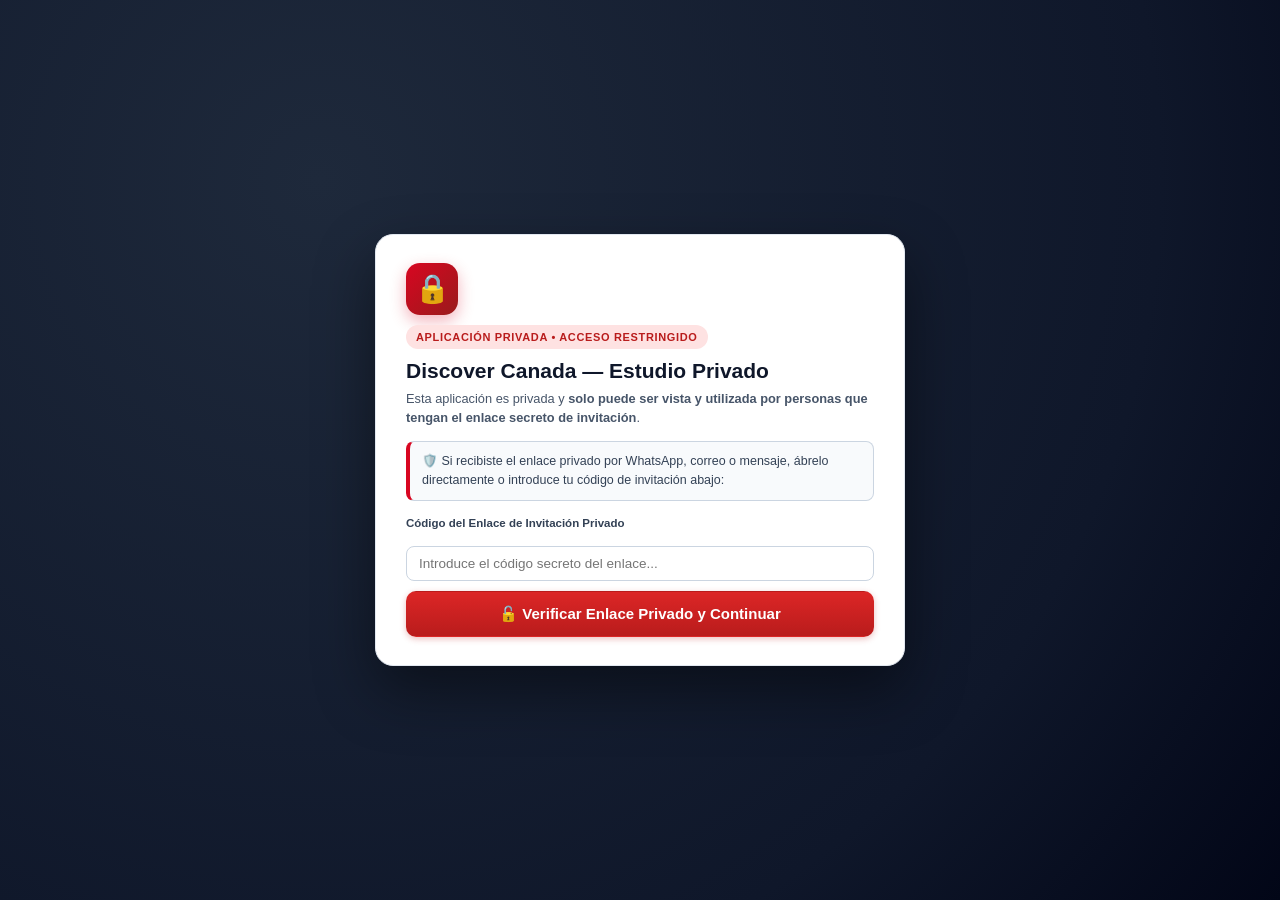
==== src/index.html @ 47d23ea8 "Deploy Discover Canada Prep (IRCC Exam + Trick Mode + Private Gmail Auth Gate)" ====
<!DOCTYPE html>
<html lang="en">
<head>
  <meta charset="UTF-8" />
  <meta name="viewport" content="width=device-width, initial-scale=1.0" />
  <meta name="robots" content="noindex, nofollow, noarchive" />
  <title>Discover Canada Prep — Official Citizenship Exam &amp; Gamified Study Studio</title>
  <link rel="stylesheet" href="styles.css" />
  <script src="https://accounts.google.com/gsi/client" async defer></script>
</head>
<body>
  <!-- Private Invitation Link & Gmail / Password Authentication Gate -->
  <div id="auth-gate-overlay" class="auth-gate-overlay" style="display: none;"></div>

  <div class="app-shell">
    <!-- Left Sidebar Navigation -->
    <aside class="sidebar">
      <div class="brand-header">
        <div class="brand-logo" aria-hidden="true">🍁</div>
        <div class="brand-titles">
          <h1>Discover Canada</h1>
          <span class="brand-subtitle">Citizenship Exam Studio</span>
        </div>
      </div>

      <!-- User Rank & Gamification Mini-Card -->
      <div class="rank-card" id="sidebar-rank-card">
        <div class="rank-top">
          <span class="rank-badge-icon" id="ui-rank-icon">🧭</span>
          <div class="rank-info">
            <div class="rank-level" id="ui-rank-level">LEVEL 1</div>
            <div class="rank-title" id="ui-rank-title">Newcomer Explorer</div>
          </div>
        </div>
        <div class="xp-bar-wrap" title="Experience Points toward next Citizenship Rank">
          <div class="xp-bar-fill" id="ui-xp-fill" style="width: 0%"></div>
        </div>
        <div class="xp-meta">
          <span id="ui-xp-text">0 XP</span>
          <span id="ui-xp-next">Next: 250 XP</span>
        </div>
        <div class="streak-row">
          <span class="streak-pill" title="Daily Study Streak">🔥 <strong id="ui-streak-days">1</strong>d Streak</span>
          <span class="streak-pill" title="Best Consecutive Correct Answers">⚡ <strong id="ui-best-combo">0</strong>x Best</span>
        </div>
      </div>

      <!-- Primary Navigation -->
      <nav class="main-nav" aria-label="Main Navigation">
        <button class="nav-btn active" data-tab="exam" id="nav-btn-exam">
          <span class="nav-icon">🏛️</span>
          <span class="nav-label">20-Question Exam</span>
          <span class="nav-badge" id="nav-badge-pass">15/20</span>
        </button>
        <button class="nav-btn" data-tab="study" id="nav-btn-study">
          <span class="nav-icon">🎮</span>
          <span class="nav-label">Gamified Study Lab</span>
          <span class="nav-badge nav-badge-gold">XP</span>
        </button>
        <button class="nav-btn" data-tab="analytics" id="nav-btn-analytics">
          <span class="nav-icon">📊</span>
          <span class="nav-label">Progress &amp; Weak Areas</span>
          <span class="nav-badge nav-badge-alert" id="nav-badge-weak" style="display:none">0</span>
        </button>
        <button class="nav-btn" data-tab="pdf" id="nav-btn-pdf">
          <span class="nav-icon">🗺️</span>
          <span class="nav-label">Maps, Charts &amp; PDFs</span>
        </button>
        <button class="nav-btn" data-tab="profile" id="nav-btn-profile">
          <span class="nav-icon">🏆</span>
          <span class="nav-label">Badges &amp; Mac Sync</span>
        </button>
      </nav>

      <!-- Sidebar Footer Controls -->
      <div class="sidebar-footer">
        <div class="active-user-pill" id="ui-active-user-pill" title="Active Authenticated Account">
          🟢 <span id="ui-active-user-email">dfvalen0223@gmail.com</span>
        </div>
        <button class="footer-action-btn" id="btn-copy-private-link" title="Copy Private Invitation Link (?key=...) to share">
          🔗 Copiar Enlace Privado
        </button>
        <button class="footer-action-btn" id="btn-toggle-sound" title="Toggle Sound Effects">
          🔊 Sound FX: ON
        </button>
        <button class="footer-action-btn" id="btn-quick-export" title="Export Progress JSON to move between Macs">
          📤 Export Mac Progress
        </button>
        <button class="footer-action-btn" id="btn-logout-user" title="Sign out or switch Gmail account">
          🚪 Cerrar Sesión / Cambiar Cuenta
        </button>
      </div>
    </aside>

    <!-- Main Content Viewport -->
    <main class="main-viewport">
      <!-- Top Status Header -->
      <header class="topbar">
        <div class="topbar-left">
          <h2 id="topbar-title">Official 20-Question Citizenship Exam Simulator</h2>
          <p id="topbar-subtitle">English Multiple-Choice • Pass Criterion: 15 / 20 (75%) • Dynamic Anti-Memorization Engine</p>
        </div>
        <div class="topbar-right">
          <div class="readiness-chip" id="topbar-readiness-chip">
            <span class="readiness-dot" id="topbar-readiness-dot"></span>
            <span>Readiness: <strong id="topbar-readiness-pct">0%</strong></span>
          </div>
          <button class="btn btn-secondary btn-sm" id="btn-start-quick-weakness" title="Launch a 20-question exam targeting your weak areas">
            🎯 Reinforce Weak Areas
          </button>
        </div>
      </header>

      <!-- ================================================================= -->
      <!-- TAB 1: 20-QUESTION EXAM SIMULATOR                                 -->
      <!-- ================================================================= -->
      <section class="tab-panel active" id="tab-exam">
        <!-- Exam Launchpad View -->
        <div id="exam-launchpad" class="view-container">
          <div class="hero-banner">
            <div class="hero-content">
              <div class="hero-eyebrow">OFFICIAL DISCOVER CANADA STANDARD • ENGLISH</div>
              <h3>Intelligent 20-Question Citizenship Exam</h3>
              <p>
                Every exam dynamically samples across <strong>all 11 chapters</strong> of the attached <em>Discover Canada</em> study guides, includes <strong>maps, government charts, and historical graphics</strong>, rotates question phrasings, and shuffles distractors so you build genuine mastery instead of memorizing answers.
              </p>
              <div class="hero-specs">
                <div class="spec-pill">✅ <strong>15 / 20 (75%)</strong> Required to Pass</div>
                <div class="spec-pill">⏱️ <strong>30 Min (Online IRCC)</strong> / 45 Min</div>
                <div class="spec-pill">💡 <strong>Truco "Más Texto = Correcta"</strong> Activo</div>
                <div class="spec-pill">🗺️ <strong>Maps, Tables &amp; Diagrams</strong> Included</div>
              </div>
            </div>
            <div class="hero-cta-box">
              <div class="trick-selector-box">
                <label class="trick-select-label" for="sel-option-length-mode">
                  🎯 Formato de Opciones del Examen (Truco de Selección):
                </label>
                <select id="sel-option-length-mode" class="trick-select-input">
                  <option value="longest_correct" selected>💡 Modo Truco Activo: La respuesta correcta SIEMPRE tiene más texto (100%)</option>
                  <option value="balanced_ircc">🛡️ Modo Sin Truco: Opciones cortas de igual longitud (Estándar IRCC)</option>
                </select>
              </div>
              <label class="tutor-toggle-label">
                <input type="checkbox" id="chk-instant-feedback" />
                <span>Instant Explanation Mode (Show answer &amp; PDF page right after each click)</span>
              </label>
              <button class="btn btn-primary btn-lg" id="btn-launch-standard-exam">
                🍁 Start Official 20-Question Exam
              </button>
            </div>
          </div>

          <!-- Exam Mode Cards Grid -->
          <div class="cards-grid-3">
            <div class="mode-card">
              <div class="mode-card-header">
                <span class="mode-icon">🏛️</span>
                <span class="mode-tag">All 11 Chapters + Visuals</span>
              </div>
              <h4>Standard Adaptive Exam (20 Qs)</h4>
              <p>Stratified coverage across every section of both books plus at least 5 map, chart, and table questions. Adapts dynamically to your learning profile.</p>
              <button class="btn btn-primary btn-full" data-exam-mode="adaptive">
                Generate Fresh 20-Question Exam
              </button>
            </div>

            <div class="mode-card">
              <div class="mode-card-header">
                <span class="mode-icon">🎯</span>
                <span class="mode-tag mode-tag-amber">Smart Weakness Targeting</span>
              </div>
              <h4>Targeted Reinforcement Exam (20 Qs)</h4>
              <p>Prioritizes concepts from your Mistake Vault and chapters below 75% accuracy, using rotated question stems so you truly understand the material.</p>
              <button class="btn btn-amber btn-full" data-exam-mode="weakness">
                Start Weakness Reinforcement Exam
              </button>
            </div>

            <div class="mode-card">
              <div class="mode-card-header">
                <span class="mode-icon">🗺️</span>
                <span class="mode-tag mode-tag-blue">Maps, Charts &amp; Graphics</span>
              </div>
              <h4>Visual Maps &amp; Diagrams Exam (20 Qs)</h4>
              <p>Intensive exam focusing heavily on the Map of Canada, Regions &amp; Capitals table, System of Government chart, Legislative Process, and PDF photos.</p>
              <button class="btn btn-secondary btn-full" data-exam-mode="visual_focus">
                Start Visual &amp; Map Focus Exam
              </button>
            </div>
          </div>

          <!-- Anti-Memorization & Adaptive Engine Status Strip -->
          <div class="info-strip">
            <div>
              <strong>🔄 Anti-Memorization Guarantee:</strong>
              <span id="ui-bank-stats-text">131 official concepts • 393 rotating English question stems • 43 visual map/chart items • Dynamic distractor sampling</span>
            </div>
            <div class="info-strip-right">
              <span>Last Exam Cooldown Active: <strong id="ui-cooldown-count">0</strong> items rotated</span>
            </div>
          </div>
        </div>

        <!-- Active Exam Runner View -->
        <div id="exam-runner" class="view-container" style="display: none;">
          <div class="exam-topbar">
            <div class="exam-meta-left">
              <span class="exam-mode-badge" id="exam-active-mode-badge">Official Adaptive Exam</span>
              <span class="exam-progress-label">Question <strong id="exam-q-curr">1</strong> of <strong id="exam-q-total">20</strong></span>
              <span class="exam-pass-target">Pass Criterion: <strong>15 / 20 (75%)</strong></span>
            </div>
            <div class="exam-meta-right">
              <div class="timer-pill" id="exam-timer-pill">
                ⏱️ <span id="exam-timer-display">45:00</span>
              </div>
              <button class="btn btn-outline btn-sm" id="btn-exam-speak" title="Read Question and Options aloud in English">
                🔊 Read in English
              </button>
              <button class="btn btn-outline btn-sm" id="btn-exam-flag" title="Flag this question for review before submitting">
                🚩 Flag
              </button>
              <button class="btn btn-danger btn-sm" id="btn-exam-abort">
                ✕ Exit Exam
              </button>
            </div>
          </div>

          <!-- 20-Question Number Strip -->
          <div class="question-strip" id="exam-question-strip" role="navigation" aria-label="Exam Questions"></div>

          <!-- Main Question Card -->
          <div class="exam-question-card">
            <div class="question-card-header">
              <div class="chapter-pill" id="exam-q-chapter-pill">🍁 Chapter 1</div>
              <div class="adaptive-reason-pill" id="exam-q-reason-pill" title="Why the intelligent engine selected this question">
                🧠 Adaptive Selection
              </div>
            </div>

            <div class="question-topic-line" id="exam-q-topic">Topic</div>
            <h3 class="question-stem-text" id="exam-q-stem">Question text loads here...</h3>

            <!-- Visual Map / Chart / Figure Container (shown when question has a visual/map/chart) -->
            <div class="question-visual-box" id="exam-q-visual-box" style="display: none;">
              <div class="visual-content-split" id="exam-q-visual-content"></div>
              <div class="visual-caption-bar">
                <span id="exam-q-visual-caption">Official Figure from Discover Canada</span>
                <button class="btn-link" id="btn-zoom-exam-visual">🔍 Enlarge Image</button>
              </div>
            </div>

            <!-- Multiple Choice Options (A, B, C, D) -->
            <div class="options-list" id="exam-options-list" role="radiogroup" aria-label="Answer Options"></div>

            <!-- Instant Tutor Explanation Box (if enabled or after answer) -->
            <div class="instant-feedback-box" id="exam-instant-feedback" style="display: none;"></div>

            <!-- Bottom Navigation Bar -->
            <div class="exam-bottom-nav">
              <button class="btn btn-secondary" id="btn-exam-prev">← Previous</button>
              <div class="exam-answered-counter">
                Answered: <strong id="exam-answered-count">0</strong> / <span id="exam-answered-total">20</span>
              </div>
              <div class="exam-nav-right">
                <button class="btn btn-primary" id="btn-exam-next">Next Question →</button>
                <button class="btn btn-success" id="btn-exam-submit" style="display: none;">
                  ✅ Submit &amp; Grade Exam
                </button>
              </div>
            </div>
          </div>
        </div>

        <!-- Exam Results & Diagnostic View -->
        <div id="exam-results" class="view-container" style="display: none;"></div>
      </section>

      <!-- ================================================================= -->
      <!-- TAB 2: GAMIFIED STUDY LAB                                         -->
      <!-- ================================================================= -->
      <section class="tab-panel" id="tab-study">
        <div class="study-subnav">
          <button class="study-tab-btn active" data-study-mode="trail" id="study-btn-trail">
            🛶 1. Canada Expedition Trail (11 Chapters)
          </button>
          <button class="study-tab-btn" data-study-mode="flashcards" id="study-btn-flashcards">
            🧠 2. 3D Spaced-Repetition Flashcards
          </button>
          <button class="study-tab-btn" data-study-mode="mapgame" id="study-btn-mapgame">
            🗺️ 3. Interactive Map &amp; Civics Challenge
          </button>
          <button class="study-tab-btn" data-study-mode="blitz" id="study-btn-blitz">
            ⚡ 4. Maple Blitz (60s Arcade)
          </button>
        </div>

        <!-- Study Mode 1: Expedition Trail -->
        <div class="study-mode-panel active" id="study-panel-trail"></div>

        <!-- Study Mode 2: 3D Spaced-Repetition Flashcards -->
        <div class="study-mode-panel" id="study-panel-flashcards" style="display: none;"></div>

        <!-- Study Mode 3: Interactive Map & Civics Challenge -->
        <div class="study-mode-panel" id="study-panel-mapgame" style="display: none;"></div>

        <!-- Study Mode 4: 60s Maple Blitz -->
        <div class="study-mode-panel" id="study-panel-blitz" style="display: none;"></div>
      </section>

      <!-- ================================================================= -->
      <!-- TAB 3: PROGRESS ANALYTICS & WEAK AREAS                            -->
      <!-- ================================================================= -->
      <section class="tab-panel" id="tab-analytics">
        <div id="analytics-container" class="view-container"></div>
      </section>

      <!-- ================================================================= -->
      <!-- TAB 4: MAPS, CHARTS & OFFICIAL PDF EXPLORER                       -->
      <!-- ================================================================= -->
      <section class="tab-panel" id="tab-pdf">
        <div id="pdf-explorer-container" class="view-container"></div>
      </section>

      <!-- ================================================================= -->
      <!-- TAB 5: ACHIEVEMENTS & MAC-TO-MAC PORTABILITY                      -->
      <!-- ================================================================= -->
      <section class="tab-panel" id="tab-profile">
        <div id="profile-container" class="view-container"></div>
      </section>
    </main>
  </div>

  <!-- Image / PDF Figure Zoom Lightbox Modal -->
  <div class="modal-backdrop" id="lightbox-modal" style="display: none;">
    <div class="modal-card">
      <div class="modal-header">
        <h3 id="lightbox-title">Official Study Guide Visual</h3>
        <button class="btn btn-secondary btn-sm" id="btn-close-lightbox">✕ Close</button>
      </div>
      <div class="modal-body">
        <img id="lightbox-img" src="" alt="Enlarged figure from Discover Canada" />
        <p id="lightbox-caption" class="modal-caption"></p>
      </div>
    </div>
  </div>

  <!-- Toast Notification Container -->
  <div id="toast-container" class="toast-container"></div>

  <!-- Core Application Scripts -->
  <script src="data/study_content.js"></script>
  <script src="data/questions.js"></script>
  <script src="svg_maps.js"></script>
  <script src="engine.js"></script>
  <script src="gamification.js"></script>
  <script src="auth.js"></script>
  <script src="app.js"></script>
</body>
</html>
---- src/styles.css ----
/* Official Discover Canada Prep — macOS Native Studio Stylesheet */
:root {
  --bg-app: #f1f5f9;
  --bg-sidebar: #0f172a;
  --bg-surface: #ffffff;
  --bg-subtle: #f8fafc;
  --text-main: #0f172a;
  --text-secondary: #475569;
  --text-muted: #64748b;
  --border-color: #e2e8f0;
  --canada-red: #c8102e;
  --canada-red-dark: #991b1b;
  --canada-blue: #1e3a8a;
  --accent-blue: #0284c7;
  --accent-green: #059669;
  --accent-amber: #d97706;
  --accent-purple: #7c3aed;
  --radius-lg: 14px;
  --radius-md: 10px;
  --radius-sm: 7px;
  --shadow-sm: 0 1px 3px rgba(15, 23, 42, 0.06);
  --shadow-md: 0 4px 14px rgba(15, 23, 42, 0.08);
  --shadow-lg: 0 12px 28px rgba(15, 23, 42, 0.14);
}

* {
  box-sizing: border-box;
  margin: 0;
  padding: 0;
}

body {
  font-family: -apple-system, BlinkMacSystemFont, "SF Pro Text", "Segoe UI", Roboto, Helvetica, Arial, sans-serif;
  background-color: var(--bg-app);
  color: var(--text-main);
  line-height: 1.5;
  -webkit-font-smoothing: antialiased;
  overflow: hidden;
  height: 100vh;
}

.app-shell {
  display: flex;
  height: 100vh;
  width: 100vw;
}

/* =========================================================================
   SIDEBAR
   ========================================================================= */
.sidebar {
  width: 272px;
  min-width: 272px;
  background: linear-gradient(180deg, #0f172a 0%, #1e293b 100%);
  color: #f8fafc;
  display: flex;
  flex-direction: column;
  padding: 18px 14px;
  border-right: 1px solid rgba(255, 255, 255, 0.08);
  user-select: none;
}

.brand-header {
  display: flex;
  align-items: center;
  gap: 12px;
  padding: 4px 8px 16px;
  border-bottom: 1px solid rgba(255, 255, 255, 0.1);
}

.brand-logo {
  width: 42px;
  height: 42px;
  border-radius: 11px;
  background: linear-gradient(135deg, #ef4444, #b91c1c);
  display: flex;
  align-items: center;
  justify-content: center;
  font-size: 24px;
  box-shadow: 0 4px 12px rgba(239, 68, 68, 0.35);
}

.brand-titles h1 {
  font-size: 16.5px;
  font-weight: 800;
  letter-spacing: -0.02em;
  color: #ffffff;
}

.brand-subtitle {
  font-size: 11.5px;
  color: #94a3b8;
  font-weight: 500;
}

/* Rank Card */
.rank-card {
  margin-top: 14px;
  background: rgba(255, 255, 255, 0.06);
  border: 1px solid rgba(255, 255, 255, 0.11);
  border-radius: 12px;
  padding: 12px;
}

.rank-top {
  display: flex;
  align-items: center;
  gap: 10px;
  margin-bottom: 9px;
}

.rank-badge-icon {
  font-size: 26px;
  background: rgba(255, 255, 255, 0.1);
  width: 40px;
  height: 40px;
  border-radius: 10px;
  display: flex;
  align-items: center;
  justify-content: center;
}

.rank-level {
  font-size: 10px;
  font-weight: 800;
  letter-spacing: 0.08em;
  color: #fbbf24;
}

.rank-title {
  font-size: 13.5px;
  font-weight: 700;
  color: #ffffff;
}

.xp-bar-wrap {
  height: 7px;
  background: rgba(15, 23, 42, 0.65);
  border-radius: 99px;
  overflow: hidden;
  margin-bottom: 6px;
}

.xp-bar-fill {
  height: 100%;
  background: linear-gradient(90deg, #f59e0b, #fbbf24);
  border-radius: 99px;
  transition: width 0.35s ease;
}

.xp-meta {
  display: flex;
  justify-content: space-between;
  font-size: 11px;
  color: #cbd5e1;
  margin-bottom: 8px;
}

.streak-row {
  display: flex;
  gap: 6px;
}

.streak-pill {
  flex: 1;
  background: rgba(15, 23, 42, 0.55);
  border-radius: 6px;
  padding: 4px 7px;
  font-size: 11px;
  text-align: center;
  color: #e2e8f0;
}

/* Main Navigation */
.main-nav {
  margin-top: 16px;
  display: flex;
  flex-direction: column;
  gap: 5px;
  flex: 1;
}

.nav-btn {
  display: flex;
  align-items: center;
  gap: 10px;
  width: 100%;
  padding: 11px 12px;
  border: none;
  border-radius: 10px;
  background: transparent;
  color: #cbd5e1;
  font-size: 13.5px;
  font-weight: 600;
  cursor: pointer;
  transition: all 0.15s ease;
  text-align: left;
}

.nav-btn:hover {
  background: rgba(255, 255, 255, 0.08);
  color: #ffffff;
}

.nav-btn.active {
  background: linear-gradient(90deg, #c8102e 0%, #991b1b 100%);
  color: #ffffff;
  box-shadow: 0 4px 12px rgba(200, 16, 46, 0.35);
}

.nav-icon {
  font-size: 17px;
  width: 22px;
  text-align: center;
}

.nav-label {
  flex: 1;
}

.nav-badge {
  font-size: 10.5px;
  font-weight: 700;
  padding: 2px 7px;
  border-radius: 99px;
  background: rgba(255, 255, 255, 0.18);
  color: #ffffff;
}

.nav-badge-gold {
  background: rgba(245, 158, 11, 0.25);
  color: #fde68a;
}

.nav-badge-alert {
  background: #ef4444;
  color: #ffffff;
}

.sidebar-footer {
  border-top: 1px solid rgba(255, 255, 255, 0.1);
  padding-top: 12px;
  display: flex;
  flex-direction: column;
  gap: 6px;
}

.footer-action-btn {
  background: rgba(255, 255, 255, 0.06);
  border: 1px solid rgba(255, 255, 255, 0.12);
  color: #cbd5e1;
  padding: 8px 10px;
  border-radius: 8px;
  font-size: 12px;
  font-weight: 600;
  cursor: pointer;
  transition: all 0.15s;
}

.footer-action-btn:hover {
  background: rgba(255, 255, 255, 0.14);
  color: #ffffff;
}

/* =========================================================================
   MAIN VIEWPORT & TOPBAR
   ========================================================================= */
.main-viewport {
  flex: 1;
  display: flex;
  flex-direction: column;
  height: 100vh;
  overflow: hidden;
}

.topbar {
  background: var(--bg-surface);
  border-bottom: 1px solid var(--border-color);
  padding: 14px 26px;
  display: flex;
  align-items: center;
  justify-content: space-between;
  gap: 16px;
}

.topbar-left h2 {
  font-size: 18px;
  font-weight: 800;
  color: var(--text-main);
  letter-spacing: -0.01em;
}

.topbar-left p {
  font-size: 12.5px;
  color: var(--text-muted);
}

.topbar-right {
  display: flex;
  align-items: center;
  gap: 12px;
}

.readiness-chip {
  display: flex;
  align-items: center;
  gap: 7px;
  background: var(--bg-subtle);
  border: 1px solid var(--border-color);
  padding: 6px 12px;
  border-radius: 99px;
  font-size: 12.5px;
  color: var(--text-main);
}

.readiness-dot {
  width: 9px;
  height: 9px;
  border-radius: 50%;
  background: #64748b;
}

.tab-panel {
  display: none;
  flex: 1;
  overflow-y: auto;
  padding: 22px 26px 40px;
}

.tab-panel.active {
  display: block;
}

.view-container {
  max-width: 1120px;
  margin: 0 auto;
}

/* =========================================================================
   BUTTONS & BADGES
   ========================================================================= */
.btn {
  display: inline-flex;
  align-items: center;
  justify-content: center;
  gap: 7px;
  padding: 9px 16px;
  border-radius: var(--radius-sm);
  font-size: 13.5px;
  font-weight: 700;
  border: 1px solid transparent;
  cursor: pointer;
  transition: all 0.15s ease;
}

.btn-primary {
  background: linear-gradient(180deg, #dc2626 0%, #b91c1c 100%);
  color: #ffffff;
  box-shadow: 0 2px 6px rgba(185, 28, 28, 0.28);
}

.btn-primary:hover {
  background: linear-gradient(180deg, #ef4444 0%, #c8102e 100%);
  transform: translateY(-1px);
}

.btn-secondary {
  background: #1e3a8a;
  color: #ffffff;
}

.btn-secondary:hover {
  background: #1d4ed8;
}

.btn-amber {
  background: #d97706;
  color: #ffffff;
}

.btn-amber:hover {
  background: #b45309;
}

.btn-success {
  background: #059669;
  color: #ffffff;
}

.btn-success:hover {
  background: #047857;
}

.btn-danger {
  background: #fee2e2;
  color: #b91c1c;
  border-color: #fecaca;
}

.btn-danger:hover {
  background: #fecaca;
}

.btn-outline {
  background: #ffffff;
  color: var(--text-main);
  border-color: #cbd5e1;
}

.btn-outline:hover {
  background: #f8fafc;
  border-color: #94a3b8;
}

.btn-sm {
  padding: 6px 11px;
  font-size: 12px;
}

.btn-lg {
  padding: 13px 22px;
  font-size: 15px;
  border-radius: 10px;
}

.btn-full {
  width: 100%;
}

.btn-link {
  background: none;
  border: none;
  color: var(--accent-blue);
  font-weight: 700;
  font-size: 12.5px;
  cursor: pointer;
}

.btn-link:hover {
  text-decoration: underline;
}

/* =========================================================================
   EXAM LAUNCHPAD
   ========================================================================= */
.hero-banner {
  background: linear-gradient(135deg, #0f172a 0%, #1e3a8a 100%);
  color: #ffffff;
  border-radius: var(--radius-lg);
  padding: 26px 28px;
  display: flex;
  align-items: center;
  justify-content: space-between;
  gap: 24px;
  box-shadow: var(--shadow-md);
  margin-bottom: 20px;
}

.hero-eyebrow {
  font-size: 11px;
  font-weight: 800;
  letter-spacing: 0.08em;
  color: #fca5a5;
  margin-bottom: 6px;
}

.hero-content h3 {
  font-size: 24px;
  font-weight: 800;
  margin-bottom: 8px;
}

.hero-content p {
  font-size: 13.8px;
  color: #e2e8f0;
  max-width: 650px;
  margin-bottom: 14px;
}

.hero-specs {
  display: flex;
  flex-wrap: wrap;
  gap: 8px;
}

.spec-pill {
  background: rgba(255, 255, 255, 0.12);
  border: 1px solid rgba(255, 255, 255, 0.16);
  padding: 5px 11px;
  border-radius: 99px;
  font-size: 12px;
  color: #f8fafc;
}

.hero-cta-box {
  background: rgba(15, 23, 42, 0.48);
  border: 1px solid rgba(255, 255, 255, 0.15);
  padding: 18px;
  border-radius: 12px;
  min-width: 285px;
  display: flex;
  flex-direction: column;
  gap: 12px;
}

.tutor-toggle-label {
  display: flex;
  align-items: flex-start;
  gap: 8px;
  font-size: 12px;
  color: #e2e8f0;
  cursor: pointer;
}

.tutor-toggle-label input {
  margin-top: 3px;
}

.cards-grid-3 {
  display: grid;
  grid-template-columns: repeat(3, 1fr);
  gap: 16px;
  margin-bottom: 18px;
}

.mode-card {
  background: var(--bg-surface);
  border: 1px solid var(--border-color);
  border-radius: var(--radius-md);
  padding: 20px;
  display: flex;
  flex-direction: column;
  box-shadow: var(--shadow-sm);
}

.mode-card-header {
  display: flex;
  align-items: center;
  justify-content: space-between;
  margin-bottom: 10px;
}

.mode-icon {
  font-size: 26px;
}

.mode-tag {
  font-size: 11px;
  font-weight: 700;
  padding: 3px 9px;
  border-radius: 99px;
  background: #fee2e2;
  color: #991b1b;
}

.mode-tag-amber {
  background: #fef3c7;
  color: #92400e;
}

.mode-tag-blue {
  background: #e0f2fe;
  color: #075985;
}

.mode-card h4 {
  font-size: 16px;
  font-weight: 800;
  margin-bottom: 6px;
}

.mode-card p {
  font-size: 13px;
  color: var(--text-secondary);
  flex: 1;
  margin-bottom: 16px;
}

.info-strip {
  background: var(--bg-surface);
  border: 1px solid var(--border-color);
  border-radius: var(--radius-md);
  padding: 12px 18px;
  display: flex;
  align-items: center;
  justify-content: space-between;
  font-size: 12.5px;
  color: var(--text-secondary);
}

/* =========================================================================
   ACTIVE EXAM RUNNER
   ========================================================================= */
.exam-topbar {
  background: var(--bg-surface);
  border: 1px solid var(--border-color);
  border-radius: var(--radius-md);
  padding: 12px 18px;
  display: flex;
  align-items: center;
  justify-content: space-between;
  margin-bottom: 12px;
  box-shadow: var(--shadow-sm);
}

.exam-meta-left, .exam-meta-right {
  display: flex;
  align-items: center;
  gap: 12px;
}

.exam-mode-badge {
  background: #1e3a8a;
  color: #ffffff;
  font-size: 11.5px;
  font-weight: 700;
  padding: 4px 10px;
  border-radius: 6px;
}

.exam-progress-label {
  font-size: 14px;
  color: var(--text-main);
}

.exam-pass-target {
  font-size: 12px;
  color: var(--text-muted);
  background: var(--bg-subtle);
  padding: 4px 9px;
  border-radius: 6px;
}

.timer-pill {
  background: #0f172a;
  color: #f8fafc;
  font-weight: 800;
  font-size: 14px;
  padding: 5px 12px;
  border-radius: 8px;
  font-variant-numeric: tabular-nums;
}

.question-strip {
  display: grid;
  grid-template-columns: repeat(20, 1fr);
  gap: 5px;
  margin-bottom: 14px;
}

.q-dot-btn {
  height: 32px;
  border-radius: 6px;
  border: 1px solid #cbd5e1;
  background: #ffffff;
  font-size: 12px;
  font-weight: 700;
  color: var(--text-secondary);
  cursor: pointer;
  transition: all 0.12s;
  position: relative;
}

.q-dot-btn.current {
  border: 2px solid #c8102e;
  color: #c8102e;
  background: #fff1f2;
}

.q-dot-btn.answered {
  background: #1e3a8a;
  color: #ffffff;
  border-color: #1e3a8a;
}

.q-dot-btn.flagged::after {
  content: "🚩";
  position: absolute;
  top: -6px;
  right: -4px;
  font-size: 10px;
}

.exam-question-card {
  background: var(--bg-surface);
  border: 1px solid var(--border-color);
  border-radius: var(--radius-lg);
  padding: 24px 28px;
  box-shadow: var(--shadow-md);
}

.question-card-header {
  display: flex;
  align-items: center;
  justify-content: space-between;
  gap: 12px;
  margin-bottom: 8px;
}

.chapter-pill {
  background: #f1f5f9;
  color: #1e293b;
  font-size: 12px;
  font-weight: 700;
  padding: 4px 11px;
  border-radius: 99px;
}

.adaptive-reason-pill {
  background: #eff6ff;
  color: #1d4ed8;
  border: 1px solid #bfdbfe;
  font-size: 11.5px;
  font-weight: 700;
  padding: 4px 11px;
  border-radius: 99px;
}

.question-topic-line {
  font-size: 12px;
  font-weight: 700;
  text-transform: uppercase;
  letter-spacing: 0.04em;
  color: var(--canada-red);
  margin-bottom: 6px;
}

.question-stem-text {
  font-size: 18.5px;
  font-weight: 800;
  color: var(--text-main);
  line-height: 1.42;
  margin-bottom: 18px;
}

/* Visual Box inside Question */
.question-visual-box {
  background: #f8fafc;
  border: 1px solid #cbd5e1;
  border-radius: 10px;
  padding: 14px;
  margin-bottom: 18px;
}

.visual-content-split {
  display: flex;
  gap: 16px;
  align-items: center;
  justify-content: center;
  flex-wrap: wrap;
}

.visual-content-split img {
  max-height: 270px;
  max-width: 100%;
  border-radius: 8px;
  border: 1px solid #cbd5e1;
  cursor: zoom-in;
  object-fit: contain;
  background: #ffffff;
}

.visual-content-split .canada-interactive-svg,
.visual-content-split .gov-chart-svg {
  max-height: 270px;
  width: auto;
  max-width: 100%;
  border-radius: 8px;
  border: 1px solid #cbd5e1;
}

.visual-caption-bar {
  display: flex;
  align-items: center;
  justify-content: space-between;
  margin-top: 10px;
  padding-top: 8px;
  border-top: 1px solid #e2e8f0;
  font-size: 12px;
  color: var(--text-secondary);
}

/* Multiple Choice Options */
.options-list {
  display: flex;
  flex-direction: column;
  gap: 10px;
  margin-bottom: 18px;
}

.option-item {
  display: flex;
  align-items: flex-start;
  gap: 13px;
  padding: 13px 16px;
  border-radius: 10px;
  border: 2px solid #e2e8f0;
  background: #ffffff;
  cursor: pointer;
  transition: all 0.14s ease;
  text-align: left;
  width: 100%;
}

.option-item:hover {
  border-color: #94a3b8;
  background: #f8fafc;
}

.option-item.selected {
  border-color: #1e3a8a;
  background: #eff6ff;
}

.option-item.correct-reveal {
  border-color: #059669;
  background: #ecfdf5;
}

.option-item.wrong-reveal {
  border-color: #dc2626;
  background: #fef2f2;
}

.option-letter {
  width: 28px;
  height: 28px;
  min-width: 28px;
  border-radius: 7px;
  background: #f1f5f9;
  color: #334155;
  font-weight: 800;
  font-size: 13.5px;
  display: flex;
  align-items: center;
  justify-content: center;
}

.option-item.selected .option-letter {
  background: #1e3a8a;
  color: #ffffff;
}

.option-item.correct-reveal .option-letter {
  background: #059669;
  color: #ffffff;
}

.option-item.wrong-reveal .option-letter {
  background: #dc2626;
  color: #ffffff;
}

.option-text {
  font-size: 14.5px;
  font-weight: 600;
  color: var(--text-main);
  padding-top: 2px;
}

.instant-feedback-box {
  background: #f8fafc;
  border-left: 4px solid #1e3a8a;
  border-radius: 8px;
  padding: 14px 16px;
  margin-bottom: 18px;
  font-size: 13.5px;
}

.exam-bottom-nav {
  display: flex;
  align-items: center;
  justify-content: space-between;
  padding-top: 14px;
  border-top: 1px solid var(--border-color);
}

.exam-nav-right {
  display: flex;
  gap: 10px;
}

/* =========================================================================
   EXAM RESULTS & ANALYTICS CARDS
   ========================================================================= */
.results-banner {
  border-radius: var(--radius-lg);
  padding: 26px;
  color: #ffffff;
  margin-bottom: 20px;
  display: flex;
  align-items: center;
  justify-content: space-between;
  gap: 20px;
}

.results-banner.pass {
  background: linear-gradient(135deg, #065f46 0%, #059669 100%);
}

.results-banner.fail {
  background: linear-gradient(135deg, #991b1b 0%, #dc2626 100%);
}

.score-circle {
  width: 108px;
  height: 108px;
  border-radius: 50%;
  background: rgba(255, 255, 255, 0.16);
  border: 3px solid rgba(255, 255, 255, 0.5);
  display: flex;
  flex-direction: column;
  align-items: center;
  justify-content: center;
  font-weight: 900;
}

.score-circle .big-score {
  font-size: 28px;
  line-height: 1;
}

.score-circle .pct-score {
  font-size: 13px;
  opacity: 0.9;
}

.section-card {
  background: var(--bg-surface);
  border: 1px solid var(--border-color);
  border-radius: var(--radius-md);
  padding: 20px;
  margin-bottom: 18px;
  box-shadow: var(--shadow-sm);
}

.section-card h3 {
  font-size: 16.5px;
  font-weight: 800;
  margin-bottom: 12px;
  display: flex;
  align-items: center;
  justify-content: space-between;
}

.review-item {
  border: 1px solid var(--border-color);
  border-radius: 10px;
  padding: 16px;
  margin-bottom: 12px;
  background: #ffffff;
}

.review-item.correct {
  border-left: 5px solid #059669;
}

.review-item.wrong {
  border-left: 5px solid #dc2626;
  background: #fffafa;
}

/* =========================================================================
   GAMIFIED STUDY LAB
   ========================================================================= */
.study-subnav {
  display: flex;
  gap: 8px;
  margin-bottom: 18px;
  flex-wrap: wrap;
}

.study-tab-btn {
  padding: 10px 16px;
  border-radius: 9px;
  border: 1px solid var(--border-color);
  background: var(--bg-surface);
  color: var(--text-secondary);
  font-weight: 700;
  font-size: 13px;
  cursor: pointer;
  transition: all 0.15s;
}

.study-tab-btn.active {
  background: #1e3a8a;
  color: #ffffff;
  border-color: #1e3a8a;
}

/* Trail Chapters Grid */
.trail-grid {
  display: grid;
  grid-template-columns: repeat(auto-fill, minmax(330px, 1fr));
  gap: 16px;
}

.chapter-trail-card {
  background: var(--bg-surface);
  border: 1px solid var(--border-color);
  border-radius: 12px;
  padding: 18px;
  display: flex;
  flex-direction: column;
  gap: 10px;
  box-shadow: var(--shadow-sm);
}

.chapter-trail-top {
  display: flex;
  align-items: center;
  justify-content: space-between;
}

.chapter-num-badge {
  font-size: 11px;
  font-weight: 800;
  padding: 3px 9px;
  border-radius: 99px;
  color: #ffffff;
}

.takeaways-list {
  padding-left: 18px;
  font-size: 12.5px;
  color: var(--text-secondary);
  display: flex;
  flex-direction: column;
  gap: 5px;
}

/* 3D Flashcards */
.flashcard-stage {
  max-width: 720px;
  margin: 0 auto;
}

.flashcard-3d-wrap {
  perspective: 1200px;
  height: 330px;
  margin-bottom: 16px;
  cursor: pointer;
}

.flashcard-3d-inner {
  width: 100%;
  height: 100%;
  position: relative;
  transform-style: preserve-3d;
  transition: transform 0.52s cubic-bezier(0.22, 1, 0.36, 1);
}

.flashcard-3d-wrap.flipped .flashcard-3d-inner {
  transform: rotateY(180deg);
}

.flashcard-face {
  position: absolute;
  inset: 0;
  backface-visibility: hidden;
  border-radius: 16px;
  padding: 28px;
  display: flex;
  flex-direction: column;
  justify-content: space-between;
  box-shadow: var(--shadow-md);
}

.flashcard-front {
  background: linear-gradient(145deg, #ffffff 0%, #f8fafc 100%);
  border: 2px solid #cbd5e1;
}

.flashcard-back {
  background: linear-gradient(145deg, #0f172a 0%, #1e3a8a 100%);
  color: #ffffff;
  transform: rotateY(180deg);
}

/* Map & Civics Game Layout */
.map-studio-layout {
  display: grid;
  grid-template-columns: 1.45fr 1fr;
  gap: 18px;
  align-items: start;
}

.canada-interactive-svg {
  width: 100%;
  height: auto;
  display: block;
  border-radius: 10px;
}

.clickable-province:hover path {
  filter: brightness(1.18);
}

/* Analytics Matrix */
.kpi-grid-4 {
  display: grid;
  grid-template-columns: repeat(4, 1fr);
  gap: 14px;
  margin-bottom: 18px;
}

.kpi-card {
  background: var(--bg-surface);
  border: 1px solid var(--border-color);
  border-radius: var(--radius-md);
  padding: 16px;
  box-shadow: var(--shadow-sm);
}

.kpi-label {
  font-size: 11.5px;
  font-weight: 700;
  color: var(--text-muted);
  text-transform: uppercase;
}

.kpi-value {
  font-size: 26px;
  font-weight: 900;
  margin: 4px 0;
}

.kpi-sub {
  font-size: 12px;
  color: var(--text-secondary);
}

.chapter-bar-row {
  display: grid;
  grid-template-columns: 240px 1fr 90px 130px;
  align-items: center;
  gap: 12px;
  padding: 10px 0;
  border-bottom: 1px solid var(--border-color);
  font-size: 13px;
}

.progress-track {
  height: 10px;
  background: #e2e8f0;
  border-radius: 99px;
  overflow: hidden;
}

.progress-fill {
  height: 100%;
  border-radius: 99px;
  transition: width 0.3s ease;
}

/* Lightbox Modal */
.modal-backdrop {
  position: fixed;
  inset: 0;
  background: rgba(15, 23, 42, 0.78);
  z-index: 1000;
  display: flex;
  align-items: center;
  justify-content: center;
  padding: 24px;
}

.modal-card {
  background: #ffffff;
  border-radius: 14px;
  max-width: 980px;
  width: 100%;
  max-height: 90vh;
  display: flex;
  flex-direction: column;
  overflow: hidden;
  box-shadow: var(--shadow-lg);
}

.modal-header {
  padding: 14px 20px;
  border-bottom: 1px solid var(--border-color);
  display: flex;
  align-items: center;
  justify-content: space-between;
}

.modal-body {
  padding: 18px;
  overflow-y: auto;
  text-align: center;
}

.modal-body img {
  max-width: 100%;
  max-height: 72vh;
  border-radius: 8px;
  border: 1px solid var(--border-color);
}

.modal-caption {
  margin-top: 10px;
  font-size: 13px;
  color: var(--text-secondary);
}

/* Toast Notifications */
.toast-container {
  position: fixed;
  bottom: 20px;
  right: 20px;
  z-index: 1200;
  display: flex;
  flex-direction: column;
  gap: 8px;
}

.toast {
  background: #0f172a;
  color: #ffffff;
  padding: 12px 16px;
  border-radius: 10px;
  font-size: 13px;
  font-weight: 600;
  box-shadow: var(--shadow-lg);
  border-left: 4px solid #f59e0b;
  animation: slideInUp 0.22s ease;
}

@keyframes slideInUp {
  from { transform: translateY(14px); opacity: 0; }
  to { transform: translateY(0); opacity: 1; }
}

@media (max-width: 960px) {
  .cards-grid-3, .kpi-grid-4, .map-studio-layout {
    grid-template-columns: 1fr;
  }
  .hero-banner {
    flex-direction: column;
    align-items: stretch;
  }
}


/* =========================================================================
   PRIVATE LINK GATE, 1-CLICK GMAIL LOGIN & TRICK SELECTOR
   ========================================================================= */
.auth-gate-overlay {
  position: fixed;
  inset: 0;
  background: radial-gradient(circle at 25% 20%, #1e293b 0%, #0f172a 70%, #020617 100%);
  z-index: 9999;
  display: flex;
  align-items: center;
  justify-content: center;
  padding: 20px;
  overflow-y: auto;
}

.auth-card {
  background: #ffffff;
  color: #0f172a;
  width: 100%;
  max-width: 530px;
  border-radius: 18px;
  padding: 28px 30px;
  box-shadow: 0 25px 60px rgba(0, 0, 0, 0.45);
  border: 1px solid #e2e8f0;
}

.auth-header-row {
  display: flex;
  align-items: center;
  gap: 14px;
  margin-bottom: 18px;
}

.auth-logo-circle {
  width: 52px;
  height: 52px;
  border-radius: 14px;
  background: linear-gradient(135deg, #d80621, #991b1b);
  display: flex;
  align-items: center;
  justify-content: center;
  font-size: 28px;
  color: #fff;
  flex-shrink: 0;
  box-shadow: 0 6px 16px rgba(216, 6, 33, 0.3);
}

.auth-badge-verified {
  display: inline-block;
  font-size: 10.5px;
  font-weight: 800;
  letter-spacing: 0.06em;
  color: #047857;
  background: #d1fae5;
  padding: 3px 9px;
  border-radius: 99px;
  margin-bottom: 3px;
}

.auth-badge-private {
  display: inline-block;
  font-size: 11px;
  font-weight: 800;
  letter-spacing: 0.06em;
  color: #b91c1c;
  background: #fee2e2;
  padding: 4px 10px;
  border-radius: 99px;
  margin: 10px 0 6px;
}

.auth-card h2 {
  font-size: 21px;
  font-weight: 900;
  color: #0f172a;
  margin: 0;
}

.auth-subtitle {
  font-size: 12.8px;
  color: #475569;
  margin-top: 2px;
}

.auth-private-notice {
  background: #f8fafc;
  border: 1px solid #cbd5e1;
  border-left: 4px solid #d80621;
  padding: 10px 12px;
  border-radius: 8px;
  font-size: 12.5px;
  color: #334155;
  margin: 14px 0;
}

.auth-section-box {
  background: #f8fafc;
  border: 1.5px solid #cbd5e1;
  border-radius: 12px;
  padding: 15px 16px;
  margin-bottom: 14px;
}

.auth-gmail-box {
  background: linear-gradient(180deg, #ffffff 0%, #f1f5f9 100%);
  border-color: #93c5fd;
}

.auth-section-title {
  display: flex;
  align-items: center;
  gap: 8px;
  font-size: 13px;
  font-weight: 800;
  color: #1e3a8a;
  margin-bottom: 10px;
}

.gmail-saved-list {
  display: flex;
  flex-direction: column;
  gap: 7px;
  margin-bottom: 10px;
}

.gmail-quick-account-btn {
  display: flex;
  align-items: center;
  gap: 10px;
  width: 100%;
  background: #ffffff;
  border: 1.5px solid #cbd5e1;
  border-radius: 10px;
  padding: 8px 12px;
  cursor: pointer;
  text-align: left;
  transition: all 0.15s ease;
}

.gmail-quick-account-btn:hover {
  border-color: #2563eb;
  background: #eff6ff;
  transform: translateY(-1px);
}

.gmail-avatar-chip {
  width: 32px;
  height: 32px;
  border-radius: 50%;
  background: #2563eb;
  color: #ffffff;
  font-weight: 800;
  font-size: 14px;
  display: flex;
  align-items: center;
  justify-content: center;
  flex-shrink: 0;
}

.gmail-account-meta {
  display: flex;
  flex-direction: column;
  flex: 1;
}

.gmail-account-meta strong {
  font-size: 13px;
  color: #0f172a;
}

.gmail-account-meta small {
  font-size: 11.2px;
  color: #059669;
  font-weight: 700;
}

.gmail-arrow {
  font-weight: 900;
  color: #2563eb;
  font-size: 16px;
}

.gmail-direct-row {
  display: flex;
  gap: 8px;
}

.btn-google-signin {
  background: #1a73e8;
  color: #ffffff;
  border: none;
  border-radius: 8px;
  padding: 0 16px;
  font-size: 13px;
  font-weight: 800;
  cursor: pointer;
  white-space: nowrap;
  transition: background 0.15s ease;
}

.btn-google-signin:hover {
  background: #1557b0;
}

.auth-hint-text {
  font-size: 11.3px;
  color: #475569;
  margin-top: 8px;
  line-height: 1.35;
}

.auth-divider {
  text-align: center;
  position: relative;
  margin: 14px 0;
}

.auth-divider::before {
  content: "";
  position: absolute;
  left: 0;
  right: 0;
  top: 50%;
  height: 1px;
  background: #e2e8f0;
}

.auth-divider span {
  position: relative;
  background: #ffffff;
  padding: 0 10px;
  font-size: 10.5px;
  font-weight: 800;
  color: #64748b;
  letter-spacing: 0.06em;
}

.auth-form {
  display: flex;
  flex-direction: column;
  gap: 10px;
}

.auth-grid-2 {
  display: grid;
  grid-template-columns: 1fr 1fr;
  gap: 10px;
}

.auth-label {
  display: block;
  font-size: 11.5px;
  font-weight: 700;
  color: #334155;
  margin-bottom: 4px;
}

.auth-input {
  width: 100%;
  padding: 9px 12px;
  border: 1.5px solid #cbd5e1;
  border-radius: 8px;
  font-size: 13.5px;
  color: #0f172a;
}

.auth-input:focus {
  outline: none;
  border-color: #2563eb;
}

.auth-error {
  background: #fef2f2;
  color: #dc2626;
  border: 1px solid #fecaca;
  padding: 8px 10px;
  border-radius: 7px;
  font-size: 12px;
  font-weight: 700;
}

.active-user-pill {
  background: rgba(16, 185, 129, 0.14);
  border: 1px solid rgba(16, 185, 129, 0.35);
  color: #a7f3d0;
  font-size: 11.3px;
  font-weight: 700;
  padding: 6px 10px;
  border-radius: 8px;
  overflow: hidden;
  text-overflow: ellipsis;
  white-space: nowrap;
}

.trick-selector-box {
  background: rgba(15, 23, 42, 0.65);
  border: 1px solid rgba(251, 191, 36, 0.55);
  border-radius: 10px;
  padding: 9px 11px;
}

.trick-select-label {
  display: block;
  font-size: 11.2px;
  font-weight: 800;
  color: #fde68a;
  margin-bottom: 5px;
}

.trick-select-input {
  width: 100%;
  padding: 7px 9px;
  border-radius: 7px;
  border: 1px solid #fbbf24;
  background: #0f172a;
  color: #ffffff;
  font-size: 12px;
  font-weight: 700;
  cursor: pointer;
}
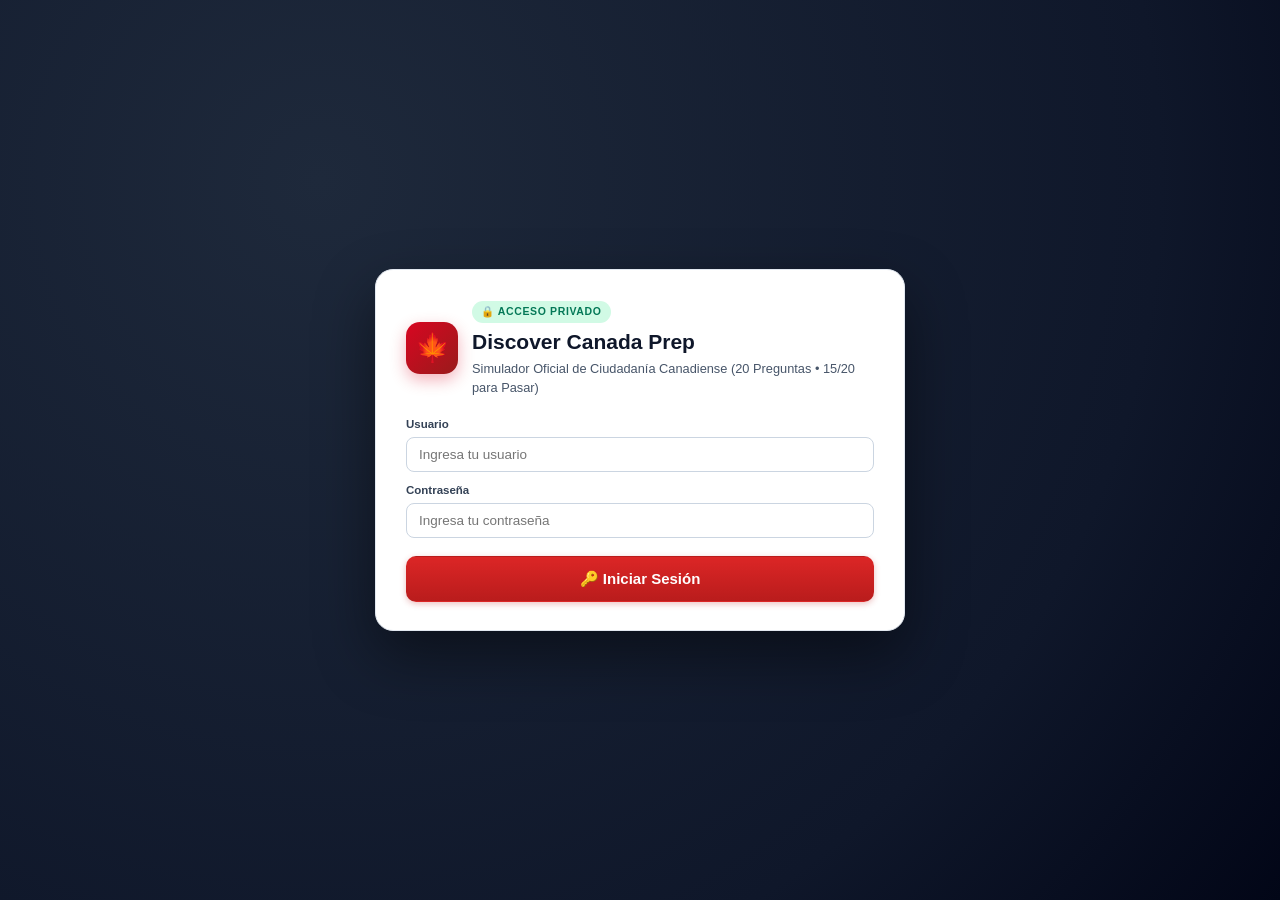
==== commit 74254792: "Remove 1-click Gmail box, add dfvalen0223 & mildrentoro accounts, fix layout" ====
--- a/src/index.html
+++ b/src/index.html
@@ -5,11 +5,10 @@
   <meta name="viewport" content="width=device-width, initial-scale=1.0" />
   <meta name="robots" content="noindex, nofollow, noarchive" />
   <title>Discover Canada Prep — Official Citizenship Exam &amp; Gamified Study Studio</title>
-  <link rel="stylesheet" href="styles.css" />
-  <script src="https://accounts.google.com/gsi/client" async defer></script>
+  <link rel="stylesheet" href="styles.css?v=4" />
 </head>
 <body>
-  <!-- Private Invitation Link & Gmail / Password Authentication Gate -->
+  <!-- Private Invitation Link & Password Authentication Gate -->
   <div id="auth-gate-overlay" class="auth-gate-overlay" style="display: none;"></div>
 
   <div class="app-shell">
@@ -349,12 +348,12 @@
   <div id="toast-container" class="toast-container"></div>
 
   <!-- Core Application Scripts -->
-  <script src="data/study_content.js"></script>
-  <script src="data/questions.js"></script>
-  <script src="svg_maps.js"></script>
-  <script src="engine.js"></script>
-  <script src="gamification.js"></script>
-  <script src="auth.js"></script>
-  <script src="app.js"></script>
+  <script src="data/study_content.js?v=4"></script>
+  <script src="data/questions.js?v=4"></script>
+  <script src="svg_maps.js?v=4"></script>
+  <script src="engine.js?v=4"></script>
+  <script src="gamification.js?v=4"></script>
+  <script src="auth.js?v=4"></script>
+  <script src="app.js?v=4"></script>
 </body>
 </html>
--- a/src/styles.css
+++ b/src/styles.css
@@ -41,8 +41,11 @@
 
 .app-shell {
   display: flex;
+  flex-direction: row;
+  grid-template-columns: 272px minmax(0, 1fr);
   height: 100vh;
   width: 100vw;
+  overflow: hidden;
 }
 
 /* =========================================================================
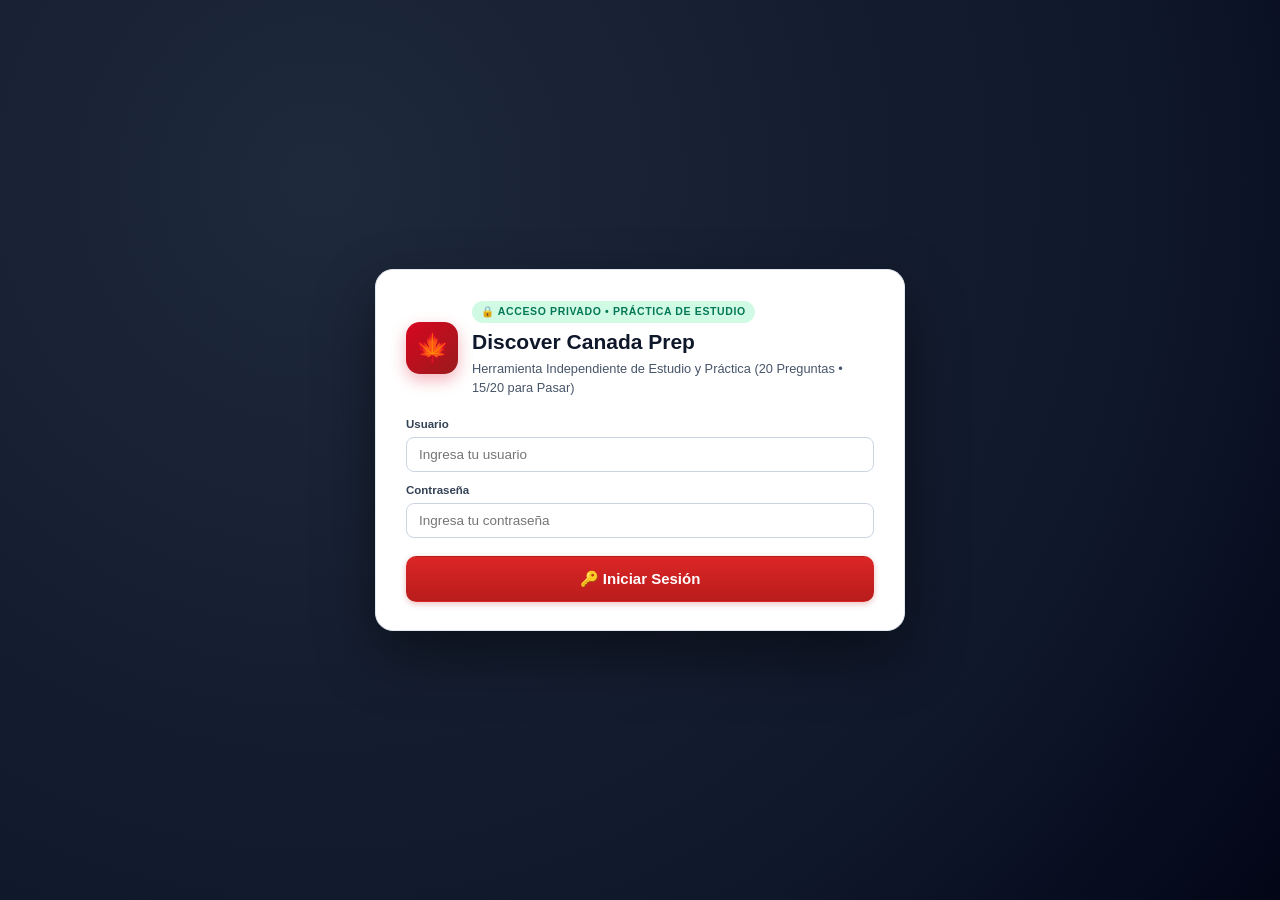
==== commit 631df4c9: "Remove all official app/simulator labels; mark clearly as independent study & practice tool" ====
--- a/src/index.html
+++ b/src/index.html
@@ -4,8 +4,8 @@
   <meta charset="UTF-8" />
   <meta name="viewport" content="width=device-width, initial-scale=1.0" />
   <meta name="robots" content="noindex, nofollow, noarchive" />
-  <title>Discover Canada Prep — Official Citizenship Exam &amp; Gamified Study Studio</title>
-  <link rel="stylesheet" href="styles.css?v=4" />
+  <title>Discover Canada Prep — Citizenship Practice Exam &amp; Gamified Study Studio</title>
+  <link rel="stylesheet" href="styles.css?v=6" />
 </head>
 <body>
   <!-- Private Invitation Link & Password Authentication Gate -->
@@ -18,7 +18,7 @@
         <div class="brand-logo" aria-hidden="true">🍁</div>
         <div class="brand-titles">
           <h1>Discover Canada</h1>
-          <span class="brand-subtitle">Citizenship Exam Studio</span>
+          <span class="brand-subtitle">Practice &amp; Study Studio</span>
         </div>
       </div>
 
@@ -74,7 +74,7 @@
       <!-- Sidebar Footer Controls -->
       <div class="sidebar-footer">
         <div class="active-user-pill" id="ui-active-user-pill" title="Active Authenticated Account">
-          🟢 <span id="ui-active-user-email">dfvalen0223@gmail.com</span>
+          🟢 <span id="ui-active-user-email">daniel1130</span>
         </div>
         <button class="footer-action-btn" id="btn-copy-private-link" title="Copy Private Invitation Link (?key=...) to share">
           🔗 Copiar Enlace Privado
@@ -85,8 +85,8 @@
         <button class="footer-action-btn" id="btn-quick-export" title="Export Progress JSON to move between Macs">
           📤 Export Mac Progress
         </button>
-        <button class="footer-action-btn" id="btn-logout-user" title="Sign out or switch Gmail account">
-          🚪 Cerrar Sesión / Cambiar Cuenta
+        <button class="footer-action-btn" id="btn-logout-user" title="Sign out or switch user">
+          🚪 Cerrar Sesión / Cambiar Usuario
         </button>
       </div>
     </aside>
@@ -96,8 +96,8 @@
       <!-- Top Status Header -->
       <header class="topbar">
         <div class="topbar-left">
-          <h2 id="topbar-title">Official 20-Question Citizenship Exam Simulator</h2>
-          <p id="topbar-subtitle">English Multiple-Choice • Pass Criterion: 15 / 20 (75%) • Dynamic Anti-Memorization Engine</p>
+          <h2 id="topbar-title">20-Question Citizenship Practice Exam</h2>
+          <p id="topbar-subtitle">Independent Study Tool • English Multiple-Choice • Pass Criterion: 15 / 20 (75%) • Dynamic Anti-Memorization Engine</p>
         </div>
         <div class="topbar-right">
           <div class="readiness-chip" id="topbar-readiness-chip">
@@ -118,14 +118,14 @@
         <div id="exam-launchpad" class="view-container">
           <div class="hero-banner">
             <div class="hero-content">
-              <div class="hero-eyebrow">OFFICIAL DISCOVER CANADA STANDARD • ENGLISH</div>
-              <h3>Intelligent 20-Question Citizenship Exam</h3>
+              <div class="hero-eyebrow">INDEPENDENT STUDY &amp; PRACTICE TOOL • ENGLISH</div>
+              <h3>Intelligent 20-Question Citizenship Practice Exam</h3>
               <p>
                 Every exam dynamically samples across <strong>all 11 chapters</strong> of the attached <em>Discover Canada</em> study guides, includes <strong>maps, government charts, and historical graphics</strong>, rotates question phrasings, and shuffles distractors so you build genuine mastery instead of memorizing answers.
               </p>
               <div class="hero-specs">
                 <div class="spec-pill">✅ <strong>15 / 20 (75%)</strong> Required to Pass</div>
-                <div class="spec-pill">⏱️ <strong>30 Min (Online IRCC)</strong> / 45 Min</div>
+                <div class="spec-pill">⏱️ <strong>30 Min</strong> Practice Timer</div>
                 <div class="spec-pill">💡 <strong>Truco "Más Texto = Correcta"</strong> Activo</div>
                 <div class="spec-pill">🗺️ <strong>Maps, Tables &amp; Diagrams</strong> Included</div>
               </div>
@@ -137,7 +137,7 @@
                 </label>
                 <select id="sel-option-length-mode" class="trick-select-input">
                   <option value="longest_correct" selected>💡 Modo Truco Activo: La respuesta correcta SIEMPRE tiene más texto (100%)</option>
-                  <option value="balanced_ircc">🛡️ Modo Sin Truco: Opciones cortas de igual longitud (Estándar IRCC)</option>
+                  <option value="balanced_ircc">🛡️ Modo Sin Truco: Opciones cortas de igual longitud</option>
                 </select>
               </div>
               <label class="tutor-toggle-label">
@@ -145,7 +145,7 @@
                 <span>Instant Explanation Mode (Show answer &amp; PDF page right after each click)</span>
               </label>
               <button class="btn btn-primary btn-lg" id="btn-launch-standard-exam">
-                🍁 Start Official 20-Question Exam
+                🍁 Start 20-Question Practice Exam
               </button>
             </div>
           </div>
@@ -193,7 +193,7 @@
           <div class="info-strip">
             <div>
               <strong>🔄 Anti-Memorization Guarantee:</strong>
-              <span id="ui-bank-stats-text">131 official concepts • 393 rotating English question stems • 43 visual map/chart items • Dynamic distractor sampling</span>
+              <span id="ui-bank-stats-text">141 study concepts • 423 rotating English question stems • 48 visual map/chart items • Dynamic distractor sampling</span>
             </div>
             <div class="info-strip-right">
               <span>Last Exam Cooldown Active: <strong id="ui-cooldown-count">0</strong> items rotated</span>
@@ -205,7 +205,7 @@
         <div id="exam-runner" class="view-container" style="display: none;">
           <div class="exam-topbar">
             <div class="exam-meta-left">
-              <span class="exam-mode-badge" id="exam-active-mode-badge">Official Adaptive Exam</span>
+              <span class="exam-mode-badge" id="exam-active-mode-badge">Adaptive Practice Exam</span>
               <span class="exam-progress-label">Question <strong id="exam-q-curr">1</strong> of <strong id="exam-q-total">20</strong></span>
               <span class="exam-pass-target">Pass Criterion: <strong>15 / 20 (75%)</strong></span>
             </div>
@@ -244,7 +244,7 @@
             <div class="question-visual-box" id="exam-q-visual-box" style="display: none;">
               <div class="visual-content-split" id="exam-q-visual-content"></div>
               <div class="visual-caption-bar">
-                <span id="exam-q-visual-caption">Official Figure from Discover Canada</span>
+                <span id="exam-q-visual-caption">Study Guide Figure from Discover Canada</span>
                 <button class="btn-link" id="btn-zoom-exam-visual">🔍 Enlarge Image</button>
               </div>
             </div>
@@ -315,7 +315,7 @@
       </section>
 
       <!-- ================================================================= -->
-      <!-- TAB 4: MAPS, CHARTS & OFFICIAL PDF EXPLORER                       -->
+      <!-- TAB 4: MAPS, CHARTS & STUDY GUIDE PDF EXPLORER                    -->
       <!-- ================================================================= -->
       <section class="tab-panel" id="tab-pdf">
         <div id="pdf-explorer-container" class="view-container"></div>
@@ -334,7 +334,7 @@
   <div class="modal-backdrop" id="lightbox-modal" style="display: none;">
     <div class="modal-card">
       <div class="modal-header">
-        <h3 id="lightbox-title">Official Study Guide Visual</h3>
+        <h3 id="lightbox-title">Study Guide Visual</h3>
         <button class="btn btn-secondary btn-sm" id="btn-close-lightbox">✕ Close</button>
       </div>
       <div class="modal-body">
@@ -348,12 +348,12 @@
   <div id="toast-container" class="toast-container"></div>
 
   <!-- Core Application Scripts -->
-  <script src="data/study_content.js?v=4"></script>
-  <script src="data/questions.js?v=4"></script>
-  <script src="svg_maps.js?v=4"></script>
-  <script src="engine.js?v=4"></script>
-  <script src="gamification.js?v=4"></script>
-  <script src="auth.js?v=4"></script>
-  <script src="app.js?v=4"></script>
+  <script src="data/study_content.js?v=6"></script>
+  <script src="data/questions.js?v=6"></script>
+  <script src="svg_maps.js?v=6"></script>
+  <script src="engine.js?v=6"></script>
+  <script src="gamification.js?v=6"></script>
+  <script src="auth.js?v=6"></script>
+  <script src="app.js?v=6"></script>
 </body>
 </html>
